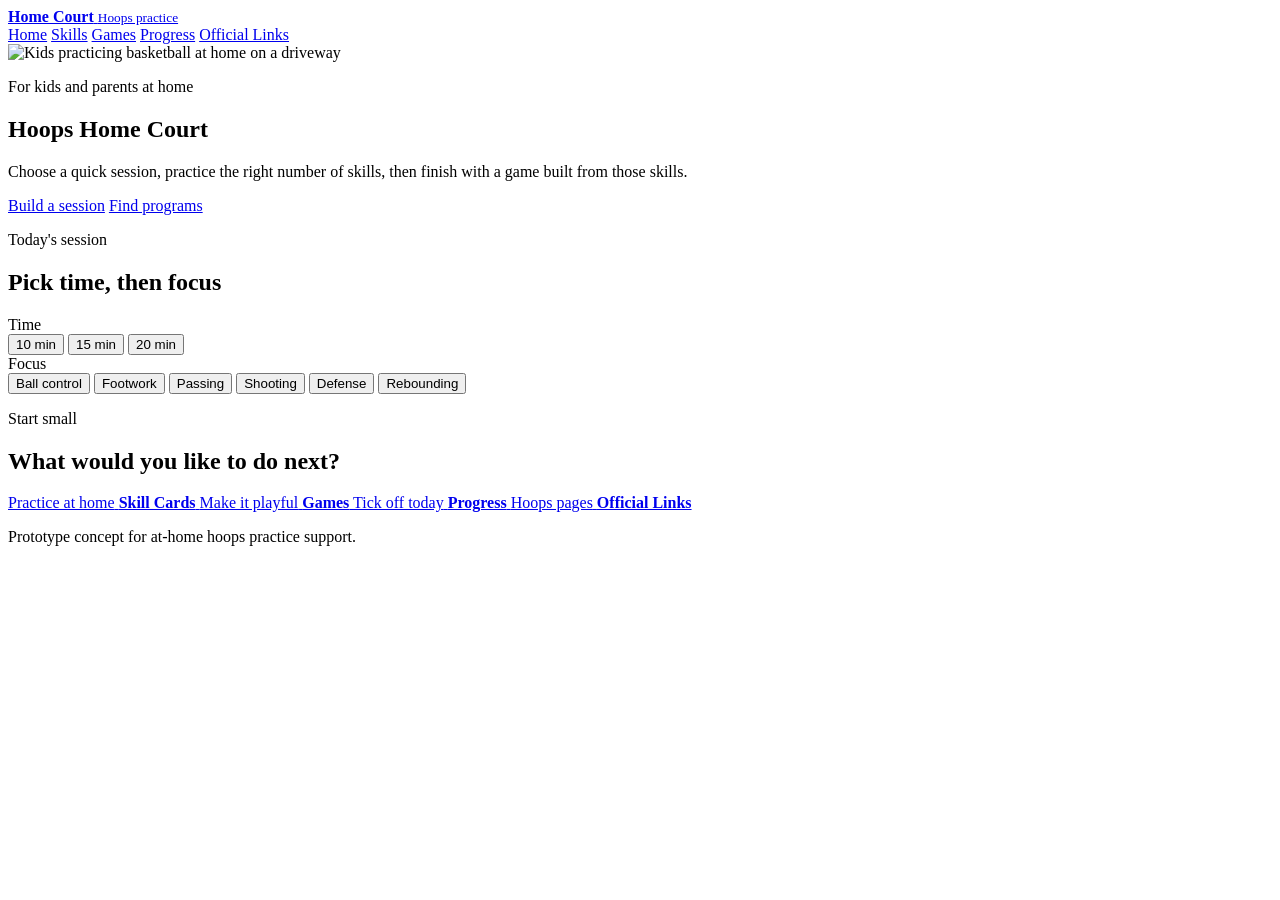
==== index.html @ 8b972eff "Remove Aussie from app wording" ====
<!doctype html>
<html lang="en-AU">
  <head>
    <meta charset="utf-8" />
    <meta name="viewport" content="width=device-width, initial-scale=1" />
    <meta name="theme-color" content="#176bb3" />
    <meta name="apple-mobile-web-app-capable" content="yes" />
    <meta name="apple-mobile-web-app-title" content="Home Court" />
    <title>Hoops Home Court</title>
    <link rel="manifest" href="manifest.webmanifest" />
    <link rel="icon" href="assets/app-icon.svg" type="image/svg+xml" />
    <link rel="apple-touch-icon" href="assets/app-icon-192.png" />
    <link rel="preconnect" href="https://fonts.googleapis.com" />
    <link rel="preconnect" href="https://fonts.gstatic.com" crossorigin />
    <link
      href="https://fonts.googleapis.com/css2?family=Atkinson+Hyperlegible:wght@400;700&family=Barlow+Condensed:wght@600;700&display=swap"
      rel="stylesheet"
    />
    <link rel="stylesheet" href="styles.css" />
  </head>
  <body>
    <header class="topbar" aria-label="Primary">
      <a class="brand" href="index.html" aria-label="Hoops Home Court">
        <span class="brand-mark" aria-hidden="true"></span>
        <span>
          <strong>Home Court</strong>
          <small>Hoops practice</small>
        </span>
      </a>
      <nav class="nav-links" aria-label="App pages">
        <a class="active" href="index.html">Home</a>
        <a href="skills.html">Skills</a>
        <a href="games.html">Games</a>
        <a href="progress.html">Progress</a>
        <a href="links.html">Official Links</a>
      </nav>
    </header>

    <main>
      <section class="hero" aria-labelledby="hero-title">
        <img src="assets/home-hoops-hero.png" alt="Kids practicing basketball at home on a driveway" />
        <div class="hero-shade"></div>
        <div class="hero-content">
          <p class="eyebrow">For kids and parents at home</p>
          <h1 id="hero-title">Hoops Home Court</h1>
          <p>
            Choose a quick session, practice the right number of skills, then finish with a game built
            from those skills.
          </p>
          <div class="hero-actions">
            <a class="button primary" href="#session-builder">Build a session</a>
            <a class="button secondary" href="links.html">Find programs</a>
          </div>
        </div>
      </section>

      <section class="quick-panel" id="session-builder" aria-labelledby="builder-title">
        <div>
          <p class="eyebrow">Today&apos;s session</p>
          <h2 id="builder-title">Pick time, then focus</h2>
        </div>
        <div class="session-picker">
          <div>
            <span class="control-label">Time</span>
            <div class="session-controls" role="group" aria-label="Session length">
              <button class="chip active" type="button" data-session="10">10 min</button>
              <button class="chip" type="button" data-session="15">15 min</button>
              <button class="chip" type="button" data-session="20">20 min</button>
            </div>
          </div>
          <div>
            <span class="control-label">Focus</span>
            <div class="session-controls" role="group" aria-label="Session focus">
              <button class="chip active" type="button" data-focus="ball">Ball control</button>
              <button class="chip" type="button" data-focus="footwork">Footwork</button>
              <button class="chip" type="button" data-focus="team">Passing</button>
              <button class="chip" type="button" data-focus="shooting">Shooting</button>
              <button class="chip" type="button" data-focus="defense">Defense</button>
              <button class="chip" type="button" data-focus="rebounding">Rebounding</button>
            </div>
          </div>
        </div>
        <div class="session-output" id="session-output" aria-live="polite"></div>
      </section>

      <section class="section home-links" aria-labelledby="start-title">
        <div class="section-copy compact">
          <p class="eyebrow">Start small</p>
          <h2 id="start-title">What would you like to do next?</h2>
        </div>
        <div class="link-grid">
          <a href="skills.html">
            <span>Practice at home</span>
            <strong>Skill Cards</strong>
          </a>
          <a href="games.html">
            <span>Make it playful</span>
            <strong>Games</strong>
          </a>
          <a href="progress.html">
            <span>Tick off today</span>
            <strong>Progress</strong>
          </a>
          <a href="links.html">
            <span>Hoops pages</span>
            <strong>Official Links</strong>
          </a>
        </div>
      </section>
    </main>

    <footer>
      <p>Prototype concept for at-home hoops practice support.</p>
    </footer>

    <script src="app.js"></script>
  </body>
</html>
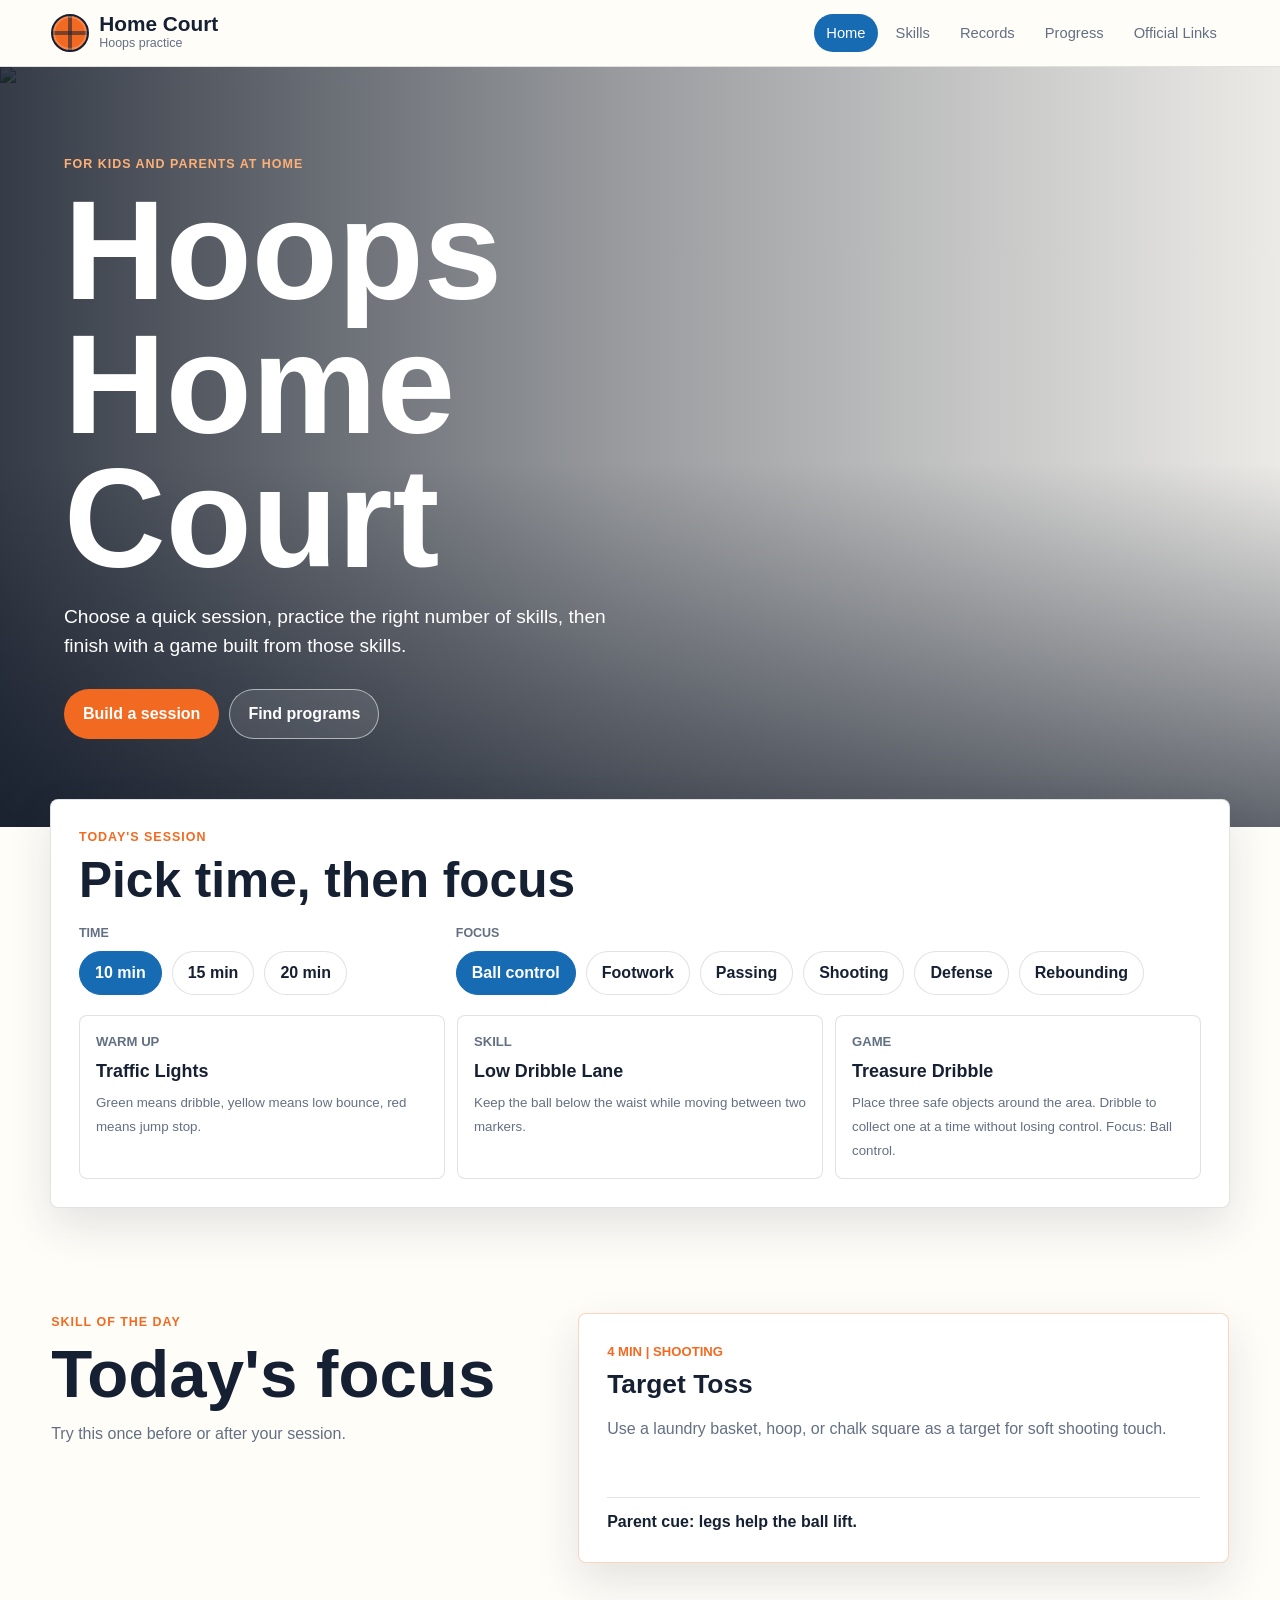
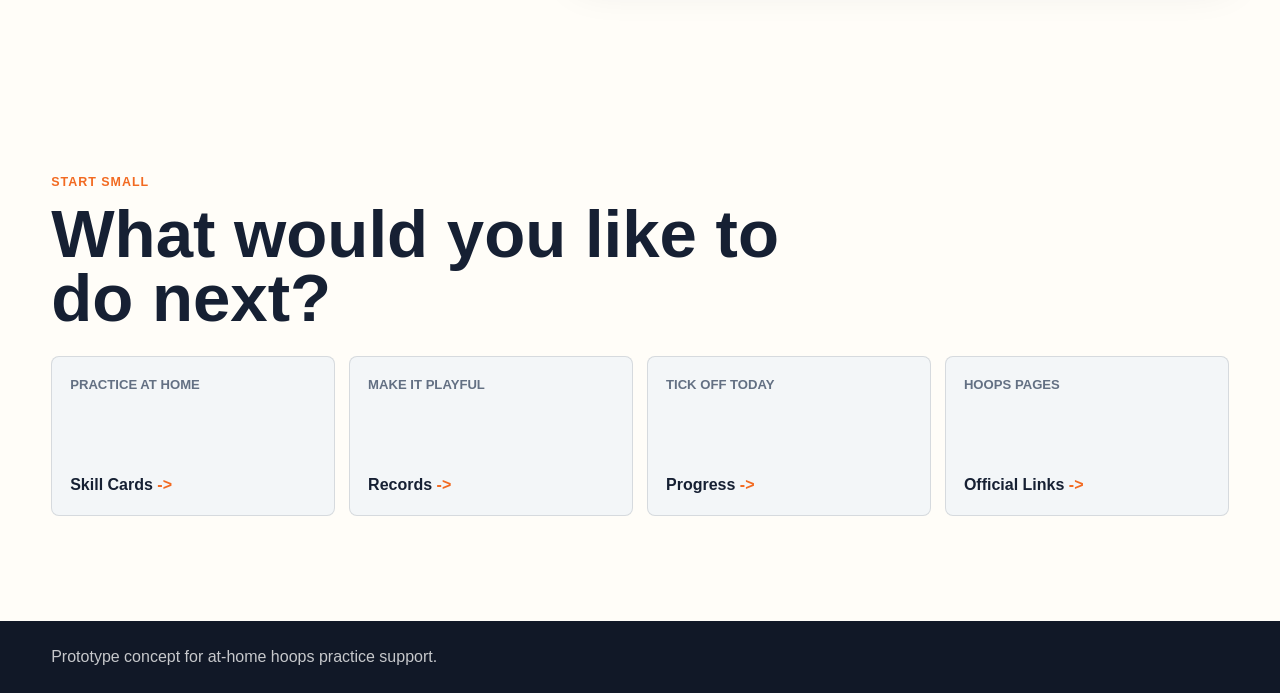
==== commit f19c10e3: "Add daily featured skill" ====
--- a/index.html
+++ b/index.html
@@ -30,7 +30,7 @@
       <nav class="nav-links" aria-label="App pages">
         <a class="active" href="index.html">Home</a>
         <a href="skills.html">Skills</a>
-        <a href="games.html">Games</a>
+        <a href="games.html">Records</a>
         <a href="progress.html">Progress</a>
         <a href="links.html">Official Links</a>
       </nav>
@@ -83,6 +83,22 @@
         <div class="session-output" id="session-output" aria-live="polite"></div>
       </section>
 
+      <section class="section daily-skill-section" aria-labelledby="daily-skill-title">
+        <div class="daily-skill-card" id="daily-skill-card">
+          <div class="section-copy">
+            <p class="eyebrow">Skill of the day</p>
+            <h2 id="daily-skill-title">Today&apos;s focus</h2>
+            <p>Try this once before or after your session.</p>
+          </div>
+          <article class="featured-skill" aria-live="polite">
+            <span id="daily-skill-tag">Loading</span>
+            <h3 id="daily-skill-name">Loading today&apos;s skill</h3>
+            <p id="daily-skill-body">A fresh skill appears here every day.</p>
+            <div class="cue" id="daily-skill-cue">Check back tomorrow for a new focus.</div>
+          </article>
+        </div>
+      </section>
+
       <section class="section home-links" aria-labelledby="start-title">
         <div class="section-copy compact">
           <p class="eyebrow">Start small</p>
@@ -95,7 +111,7 @@
           </a>
           <a href="games.html">
             <span>Make it playful</span>
-            <strong>Games</strong>
+            <strong>Records</strong>
           </a>
           <a href="progress.html">
             <span>Tick off today</span>
--- a/styles.css
+++ b/styles.css
@@ -0,0 +1,797 @@
+:root {
+  --ink: #162033;
+  --muted: #637083;
+  --paper: #fffdf8;
+  --cloud: #f3f6f8;
+  --orange: #f26a21;
+  --orange-dark: #b84311;
+  --blue: #176bb3;
+  --green: #1f8f68;
+  --line: rgba(22, 32, 51, 0.13);
+  --shadow: 0 18px 45px rgba(22, 32, 51, 0.12);
+}
+
+* {
+  box-sizing: border-box;
+}
+
+html {
+  scroll-behavior: smooth;
+}
+
+body {
+  margin: 0;
+  color: var(--ink);
+  background: var(--paper);
+  font-family: "Atkinson Hyperlegible", Arial, sans-serif;
+  line-height: 1.5;
+}
+
+a {
+  color: inherit;
+  text-decoration: none;
+}
+
+button,
+input {
+  font: inherit;
+}
+
+.topbar {
+  position: sticky;
+  top: 0;
+  z-index: 10;
+  display: flex;
+  align-items: center;
+  justify-content: space-between;
+  gap: 20px;
+  padding: 14px clamp(18px, 4vw, 56px);
+  background: rgba(255, 253, 248, 0.92);
+  border-bottom: 1px solid var(--line);
+  backdrop-filter: blur(14px);
+}
+
+.brand {
+  display: inline-flex;
+  align-items: center;
+  gap: 10px;
+  min-width: 190px;
+}
+
+.brand-mark {
+  width: 38px;
+  height: 38px;
+  border-radius: 50%;
+  background:
+    linear-gradient(90deg, transparent 44%, rgba(22, 32, 51, 0.55) 45% 55%, transparent 56%),
+    linear-gradient(0deg, transparent 44%, rgba(22, 32, 51, 0.55) 45% 55%, transparent 56%),
+    var(--orange);
+  border: 2px solid var(--ink);
+  box-shadow: inset 0 0 0 2px rgba(255, 255, 255, 0.2);
+}
+
+.brand strong,
+h1,
+h2,
+h3 {
+  font-family: "Barlow Condensed", Arial, sans-serif;
+  line-height: 0.95;
+  letter-spacing: 0;
+}
+
+.brand strong {
+  display: block;
+  font-size: 1.3rem;
+}
+
+.brand small {
+  display: block;
+  color: var(--muted);
+  font-size: 0.78rem;
+}
+
+.nav-links {
+  display: flex;
+  flex-wrap: wrap;
+  justify-content: flex-end;
+  gap: 6px;
+}
+
+.nav-links a {
+  min-height: 38px;
+  display: inline-flex;
+  align-items: center;
+  padding: 8px 12px;
+  border-radius: 999px;
+  color: var(--muted);
+  font-size: 0.92rem;
+}
+
+.nav-links a:hover,
+.nav-links a:focus-visible {
+  color: var(--ink);
+  background: var(--cloud);
+  outline: none;
+}
+
+.nav-links a.active {
+  color: white;
+  background: var(--blue);
+}
+
+.hero {
+  position: relative;
+  min-height: min(720px, 88vh);
+  display: flex;
+  align-items: flex-end;
+  overflow: hidden;
+  color: white;
+}
+
+.hero img {
+  position: absolute;
+  inset: 0;
+  width: 100%;
+  height: 100%;
+  object-fit: cover;
+}
+
+.hero-shade {
+  position: absolute;
+  inset: 0;
+  background:
+    linear-gradient(90deg, rgba(9, 17, 32, 0.82), rgba(9, 17, 32, 0.42) 48%, rgba(9, 17, 32, 0.08)),
+    linear-gradient(0deg, rgba(9, 17, 32, 0.62), transparent 48%);
+}
+
+.hero-content {
+  position: relative;
+  width: min(760px, 92vw);
+  padding: clamp(42px, 8vw, 88px) clamp(20px, 5vw, 64px);
+}
+
+.eyebrow {
+  margin: 0 0 10px;
+  color: var(--orange);
+  font-size: 0.78rem;
+  font-weight: 700;
+  letter-spacing: 0.08em;
+  text-transform: uppercase;
+}
+
+.hero .eyebrow {
+  color: #ffb077;
+}
+
+h1 {
+  margin: 0;
+  max-width: 680px;
+  font-size: clamp(4.5rem, 12vw, 8.8rem);
+}
+
+h2 {
+  margin: 0;
+  font-size: clamp(2.5rem, 6vw, 4.2rem);
+}
+
+h3 {
+  margin: 0 0 10px;
+  font-size: 1.65rem;
+}
+
+.hero p:not(.eyebrow) {
+  max-width: 560px;
+  margin: 18px 0 0;
+  font-size: clamp(1rem, 2vw, 1.2rem);
+}
+
+.page-hero {
+  padding: clamp(54px, 8vw, 92px) clamp(18px, 4vw, 56px) clamp(36px, 6vw, 68px);
+  background:
+    linear-gradient(90deg, rgba(22, 107, 179, 0.12), transparent),
+    var(--paper);
+  border-bottom: 1px solid var(--line);
+}
+
+.page-hero h1 {
+  font-size: clamp(4rem, 10vw, 7.2rem);
+}
+
+.page-hero p:not(.eyebrow) {
+  max-width: 660px;
+  margin: 18px 0 0;
+  color: var(--muted);
+  font-size: 1.1rem;
+}
+
+.page-section {
+  padding-top: clamp(42px, 7vw, 78px);
+}
+
+.hero-actions,
+.filter-row,
+.session-controls {
+  display: flex;
+  flex-wrap: wrap;
+  gap: 10px;
+}
+
+.hero-actions {
+  margin-top: 28px;
+}
+
+.button,
+.chip,
+.pill {
+  min-height: 44px;
+  border: 1px solid transparent;
+  border-radius: 999px;
+  cursor: pointer;
+  font-weight: 700;
+}
+
+.button {
+  display: inline-flex;
+  align-items: center;
+  justify-content: center;
+  padding: 12px 18px;
+}
+
+.button.primary {
+  background: var(--orange);
+  color: white;
+}
+
+.button.secondary {
+  color: white;
+  border-color: rgba(255, 255, 255, 0.56);
+  background: rgba(255, 255, 255, 0.1);
+}
+
+.quick-panel {
+  width: min(1180px, calc(100% - 36px));
+  margin: -28px auto 0;
+  position: relative;
+  z-index: 2;
+  display: grid;
+  grid-template-columns: 1fr auto;
+  gap: 20px;
+  padding: clamp(18px, 3vw, 28px);
+  background: white;
+  border: 1px solid var(--line);
+  border-radius: 8px;
+  box-shadow: var(--shadow);
+}
+
+.quick-panel h2 {
+  font-size: clamp(2.2rem, 4vw, 3.1rem);
+}
+
+.session-picker {
+  grid-column: 1 / -1;
+  display: grid;
+  grid-template-columns: 0.65fr 1.35fr;
+  gap: 18px;
+}
+
+.control-label {
+  display: block;
+  margin-bottom: 8px;
+  color: var(--muted);
+  font-size: 0.78rem;
+  font-weight: 700;
+  text-transform: uppercase;
+}
+
+.chip,
+.pill {
+  padding: 9px 15px;
+  background: white;
+  color: var(--ink);
+  border-color: var(--line);
+}
+
+.chip.active,
+.pill.active {
+  background: var(--blue);
+  color: white;
+  border-color: var(--blue);
+}
+
+.session-output {
+  grid-column: 1 / -1;
+  display: grid;
+  grid-template-columns: repeat(auto-fit, minmax(190px, 1fr));
+  gap: 12px;
+}
+
+.session-output div,
+.skill-card,
+.game-board article,
+.tracker,
+.link-grid a {
+  border: 1px solid var(--line);
+  border-radius: 8px;
+  background: white;
+}
+
+.home-links .link-grid a {
+  background: var(--cloud);
+}
+
+.daily-skill-section {
+  padding-bottom: 0;
+}
+
+.daily-skill-card {
+  display: grid;
+  grid-template-columns: minmax(240px, 0.85fr) minmax(280px, 1.15fr);
+  gap: clamp(22px, 4vw, 46px);
+  align-items: stretch;
+  width: min(1180px, 100%);
+  margin: 0 auto;
+}
+
+.featured-skill {
+  min-height: 250px;
+  display: flex;
+  flex-direction: column;
+  gap: 10px;
+  padding: clamp(20px, 3vw, 28px);
+  border: 1px solid rgba(242, 106, 33, 0.28);
+  border-radius: 8px;
+  background: white;
+  box-shadow: var(--shadow);
+}
+
+.featured-skill span {
+  display: block;
+  color: var(--orange);
+  font-size: 0.82rem;
+  font-weight: 700;
+  text-transform: uppercase;
+}
+
+.featured-skill p {
+  margin: 0;
+  color: var(--muted);
+}
+
+.official-heading {
+  color: white;
+  background:
+    linear-gradient(90deg, rgba(242, 106, 33, 0.2), transparent),
+    var(--ink);
+}
+
+.official-heading p:not(.eyebrow) {
+  color: rgba(255, 255, 255, 0.75);
+}
+
+.session-output div {
+  min-height: 146px;
+  padding: 16px;
+}
+
+.step-label,
+.skill-card span,
+.link-grid span {
+  display: block;
+  color: var(--muted);
+  font-size: 0.82rem;
+  font-weight: 700;
+  text-transform: uppercase;
+}
+
+.session-output strong {
+  display: block;
+  margin: 7px 0 5px;
+  font-size: 1.12rem;
+}
+
+.session-output small {
+  color: var(--muted);
+}
+
+.section {
+  padding: clamp(62px, 9vw, 105px) clamp(18px, 4vw, 56px);
+}
+
+.split {
+  display: grid;
+  grid-template-columns: minmax(230px, 0.9fr) minmax(0, 1.6fr);
+  gap: clamp(28px, 5vw, 58px);
+  align-items: start;
+}
+
+.section-copy {
+  max-width: 520px;
+}
+
+.section-copy p:not(.eyebrow),
+.progress-copy p,
+footer p {
+  color: var(--muted);
+}
+
+.filter-row {
+  margin-top: 24px;
+}
+
+.card-grid {
+  display: grid;
+  grid-template-columns: repeat(2, minmax(0, 1fr));
+  gap: 14px;
+}
+
+.skill-card {
+  min-height: 238px;
+  display: flex;
+  flex-direction: column;
+  gap: 10px;
+  padding: 20px;
+  box-shadow: 0 10px 30px rgba(22, 32, 51, 0.07);
+}
+
+.skill-card p {
+  margin: 0;
+  color: var(--muted);
+}
+
+.cue {
+  margin-top: auto;
+  padding-top: 12px;
+  border-top: 1px solid var(--line);
+  color: var(--ink);
+  font-weight: 700;
+}
+
+.game-tags {
+  margin-top: auto;
+  padding-top: 14px;
+  color: var(--blue);
+  font-size: 0.82rem;
+  font-weight: 700;
+  text-transform: uppercase;
+}
+
+.score-form {
+  display: grid;
+  gap: 10px;
+  margin-top: 16px;
+  padding-top: 14px;
+  border-top: 1px solid var(--line);
+}
+
+.score-form label {
+  display: grid;
+  gap: 8px;
+  color: var(--muted);
+  font-size: 0.88rem;
+  font-weight: 700;
+}
+
+.score-form input {
+  width: 100%;
+  min-height: 42px;
+  padding: 9px 11px;
+  border: 1px solid var(--line);
+  border-radius: 8px;
+  color: var(--ink);
+  background: white;
+}
+
+.score-button {
+  width: fit-content;
+  min-height: 40px;
+  padding-block: 9px;
+  background: var(--blue);
+  color: white;
+}
+
+.top-scores {
+  margin-top: 14px;
+}
+
+.top-scores > strong {
+  display: block;
+  margin-bottom: 6px;
+  font-size: 0.86rem;
+}
+
+.top-scores ol {
+  display: grid;
+  gap: 6px;
+  margin: 0;
+  padding: 0;
+  list-style: none;
+}
+
+.top-scores li {
+  display: grid;
+  grid-template-columns: auto 1fr auto;
+  gap: 8px;
+  align-items: center;
+  min-height: 30px;
+  padding: 5px 8px;
+  border-radius: 8px;
+  background: rgba(255, 255, 255, 0.72);
+  color: var(--muted);
+  font-size: 0.86rem;
+}
+
+.top-scores li strong {
+  color: var(--ink);
+}
+
+.activity-band {
+  background: #edf7f4;
+}
+
+.compact {
+  max-width: 760px;
+  margin-bottom: 26px;
+}
+
+.game-board {
+  display: grid;
+  grid-template-columns: repeat(4, minmax(0, 1fr));
+  gap: 14px;
+}
+
+.game-board article {
+  min-height: 245px;
+  display: flex;
+  flex-direction: column;
+  padding: 20px;
+  background: var(--paper);
+}
+
+.number {
+  display: inline-flex;
+  align-items: center;
+  justify-content: center;
+  width: 42px;
+  height: 42px;
+  margin-bottom: 24px;
+  border-radius: 50%;
+  background: var(--green);
+  color: white;
+  font-weight: 700;
+}
+
+.progress-section {
+  display: grid;
+  grid-template-columns: minmax(240px, 0.9fr) minmax(280px, 1.1fr);
+  gap: clamp(28px, 5vw, 64px);
+  align-items: start;
+}
+
+.tracker {
+  display: grid;
+  gap: 14px;
+  padding: clamp(18px, 3vw, 26px);
+  box-shadow: var(--shadow);
+}
+
+.tracker label {
+  display: flex;
+  align-items: center;
+  gap: 10px;
+  min-height: 38px;
+  font-weight: 700;
+}
+
+.tracker input {
+  width: 22px;
+  height: 22px;
+  accent-color: var(--green);
+}
+
+.meter {
+  height: 14px;
+  border-radius: 999px;
+  background: var(--cloud);
+  overflow: hidden;
+}
+
+.meter span {
+  display: block;
+  width: 0%;
+  height: 100%;
+  background: linear-gradient(90deg, var(--green), var(--orange));
+  transition: width 180ms ease;
+}
+
+.reset {
+  width: fit-content;
+  background: var(--cloud);
+  color: var(--ink);
+}
+
+.streak-summary {
+  display: grid;
+  grid-template-columns: repeat(3, minmax(0, 1fr));
+  gap: 10px;
+  margin-top: 24px;
+}
+
+.streak-summary div {
+  min-height: 112px;
+  padding: 16px;
+  border: 1px solid var(--line);
+  border-radius: 8px;
+  background: white;
+}
+
+.streak-summary span,
+.badge-card span {
+  display: block;
+  color: var(--muted);
+  font-size: 0.78rem;
+  font-weight: 700;
+  text-transform: uppercase;
+}
+
+.streak-summary strong {
+  display: block;
+  margin-top: 8px;
+  font-family: "Barlow Condensed", Arial, sans-serif;
+  font-size: clamp(2rem, 5vw, 3rem);
+  line-height: 0.95;
+}
+
+.badge-section {
+  padding-top: 0;
+}
+
+.badge-grid {
+  display: grid;
+  grid-template-columns: repeat(6, minmax(0, 1fr));
+  gap: 14px;
+}
+
+.badge-card {
+  min-height: 154px;
+  display: flex;
+  flex-direction: column;
+  justify-content: space-between;
+  padding: 18px;
+  border: 1px solid var(--line);
+  border-radius: 8px;
+  background: white;
+  color: var(--muted);
+}
+
+.badge-card strong {
+  color: var(--ink);
+  font-family: "Barlow Condensed", Arial, sans-serif;
+  font-size: 4rem;
+  line-height: 0.9;
+}
+
+.badge-card.unlocked {
+  color: var(--ink);
+  border-color: rgba(31, 143, 104, 0.42);
+  background: #edf7f4;
+  box-shadow: 0 10px 30px rgba(31, 143, 104, 0.12);
+}
+
+.badge-card.unlocked span {
+  color: var(--green);
+}
+
+.official {
+  background: var(--ink);
+  color: white;
+}
+
+.official .section-copy p:not(.eyebrow) {
+  color: rgba(255, 255, 255, 0.72);
+}
+
+.link-grid {
+  display: grid;
+  grid-template-columns: repeat(4, minmax(0, 1fr));
+  gap: 14px;
+}
+
+.link-grid a {
+  min-height: 160px;
+  display: flex;
+  flex-direction: column;
+  justify-content: space-between;
+  padding: 18px;
+  color: var(--ink);
+  transition: transform 160ms ease, border-color 160ms ease;
+}
+
+.link-grid a:hover,
+.link-grid a:focus-visible {
+  transform: translateY(-3px);
+  border-color: var(--orange);
+  outline: none;
+}
+
+.link-grid strong::after {
+  content: " ->";
+  color: var(--orange);
+}
+
+footer {
+  padding: 24px clamp(18px, 4vw, 56px);
+  background: #111827;
+  color: white;
+}
+
+footer p {
+  margin: 0;
+  max-width: 760px;
+  color: rgba(255, 255, 255, 0.76);
+}
+
+@media (max-width: 920px) {
+  .topbar,
+  .split,
+  .progress-section,
+  .daily-skill-card,
+  .session-picker,
+  .quick-panel {
+    grid-template-columns: 1fr;
+  }
+
+  .topbar {
+    align-items: flex-start;
+  }
+
+  .nav-links {
+    justify-content: flex-start;
+  }
+
+  .session-output,
+  .game-board,
+  .link-grid,
+  .badge-grid {
+    grid-template-columns: repeat(2, minmax(0, 1fr));
+  }
+
+  .streak-summary {
+    grid-template-columns: 1fr;
+  }
+}
+
+@media (max-width: 620px) {
+  .topbar {
+    position: static;
+  }
+
+  .brand {
+    min-width: 0;
+  }
+
+  .nav-links a {
+    padding-inline: 9px;
+  }
+
+  .hero {
+    min-height: 720px;
+  }
+
+  .hero-shade {
+    background:
+      linear-gradient(0deg, rgba(9, 17, 32, 0.8), rgba(9, 17, 32, 0.24)),
+      linear-gradient(90deg, rgba(9, 17, 32, 0.66), transparent);
+  }
+
+  h1 {
+    font-size: 4.1rem;
+  }
+
+  .card-grid,
+  .session-output,
+  .game-board,
+  .link-grid,
+  .badge-grid {
+    grid-template-columns: 1fr;
+  }
+}
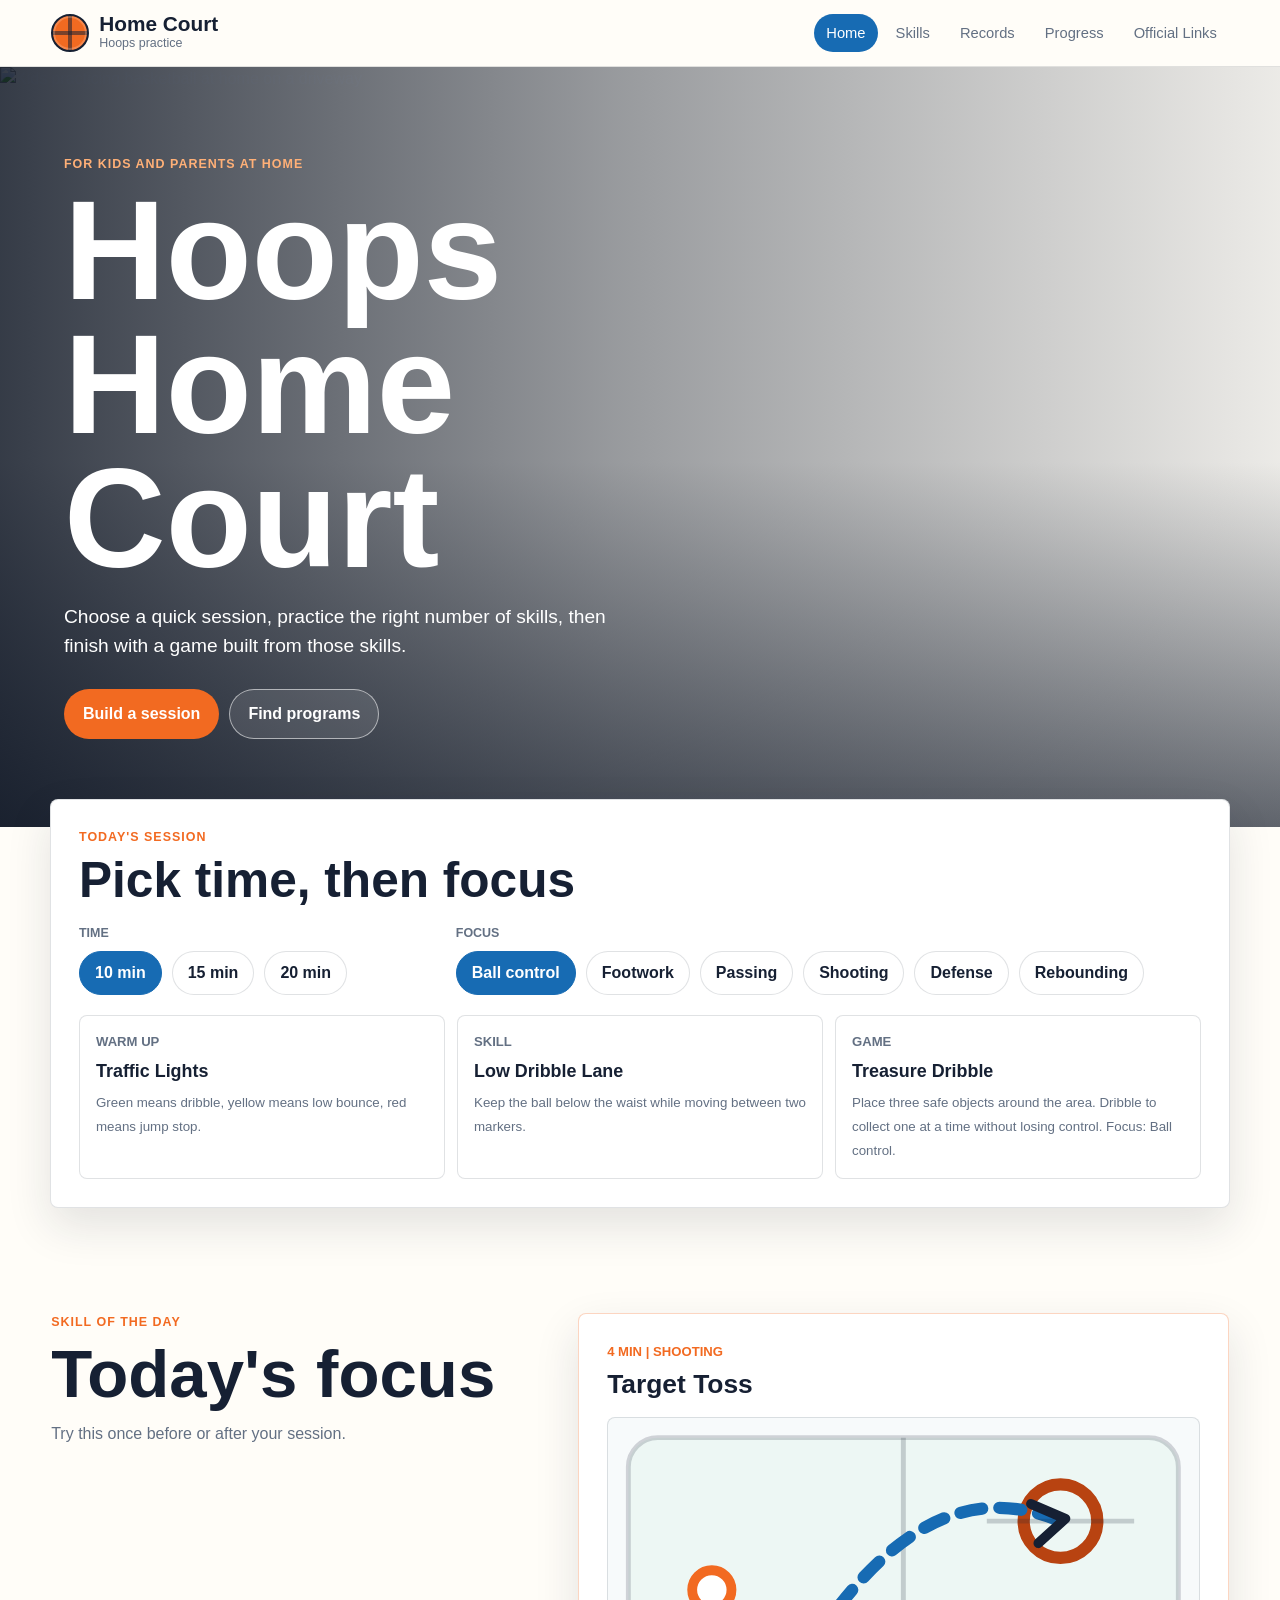
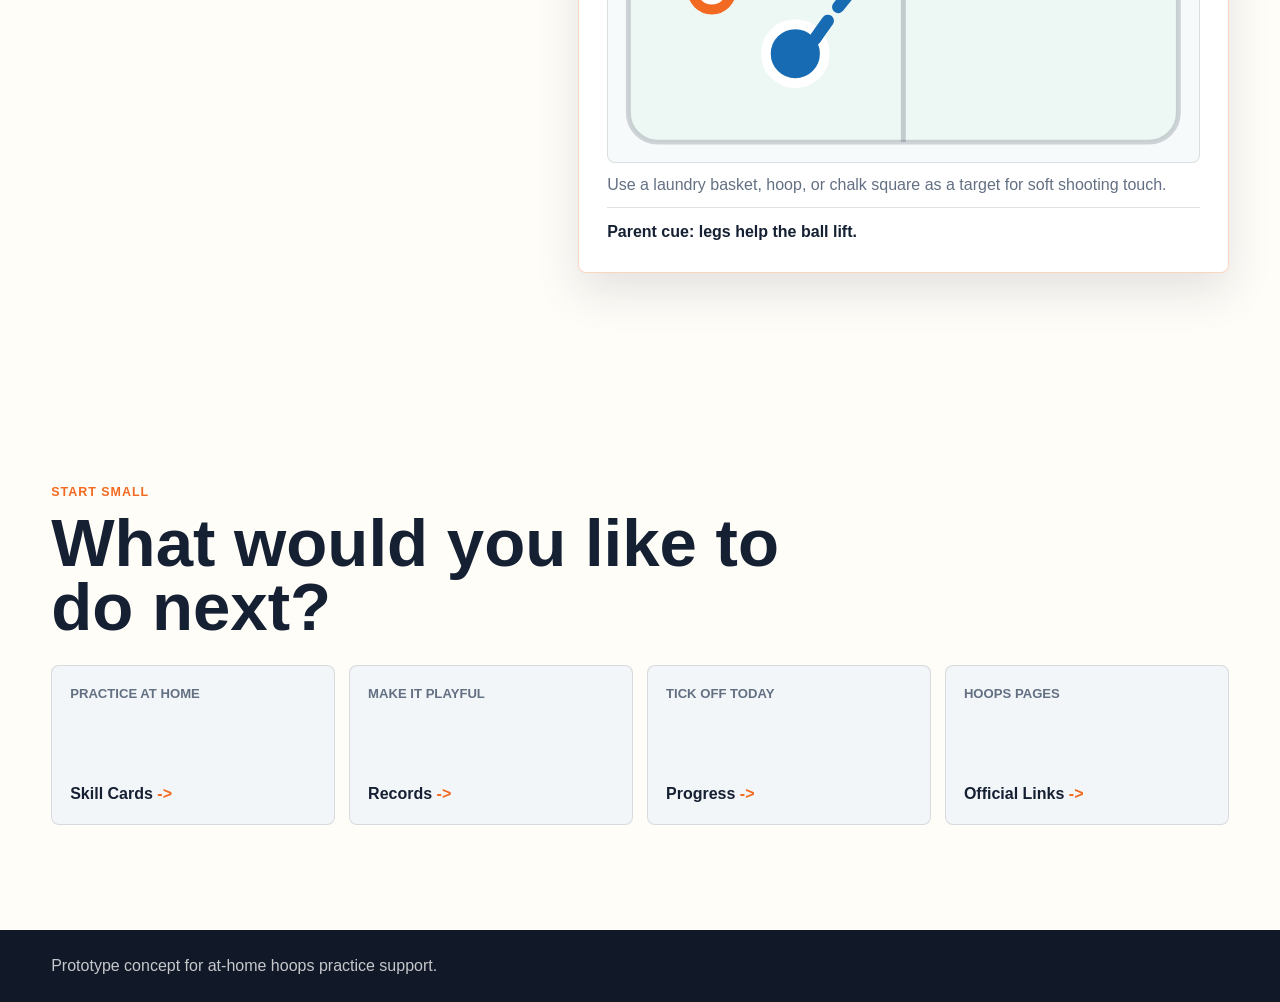
==== commit 15b64e31: "Add diagrams to skill cards" ====
--- a/index.html
+++ b/index.html
@@ -93,6 +93,7 @@
           <article class="featured-skill" aria-live="polite">
             <span id="daily-skill-tag">Loading</span>
             <h3 id="daily-skill-name">Loading today&apos;s skill</h3>
+            <div class="skill-diagram" id="daily-skill-diagram" aria-hidden="true"></div>
             <p id="daily-skill-body">A fresh skill appears here every day.</p>
             <div class="cue" id="daily-skill-cue">Check back tomorrow for a new focus.</div>
           </article>
--- a/styles.css
+++ b/styles.css
@@ -357,6 +357,80 @@
   color: var(--muted);
 }
 
+.skill-diagram {
+  width: 100%;
+  aspect-ratio: 12 / 7;
+  overflow: hidden;
+  border: 1px solid var(--line);
+  border-radius: 8px;
+  background: #f7fafb;
+}
+
+.skill-diagram svg {
+  display: block;
+  width: 100%;
+  height: 100%;
+}
+
+.skill-diagram rect {
+  fill: #edf7f4;
+  stroke: rgba(22, 32, 51, 0.18);
+  stroke-width: 2;
+}
+
+.skill-diagram .court-line {
+  fill: none;
+  stroke: rgba(22, 32, 51, 0.2);
+  stroke-width: 2;
+}
+
+.skill-diagram .move-line,
+.skill-diagram .pass-line {
+  fill: none;
+  stroke-linecap: round;
+  stroke-linejoin: round;
+  stroke-width: 5;
+}
+
+.skill-diagram .move-line {
+  stroke: var(--orange);
+}
+
+.skill-diagram .pass-line {
+  stroke: var(--blue);
+  stroke-dasharray: 9 7;
+}
+
+.skill-diagram .arrow {
+  fill: none;
+  stroke: var(--ink);
+  stroke-linecap: round;
+  stroke-linejoin: round;
+  stroke-width: 4;
+}
+
+.skill-diagram .marker {
+  fill: white;
+  stroke: var(--green);
+  stroke-width: 4;
+}
+
+.skill-diagram .marker.start {
+  stroke: var(--orange);
+}
+
+.skill-diagram .player {
+  fill: var(--blue);
+  stroke: white;
+  stroke-width: 4;
+}
+
+.skill-diagram .hoop {
+  fill: none;
+  stroke: var(--orange-dark);
+  stroke-width: 5;
+}
+
 .official-heading {
   color: white;
   background:
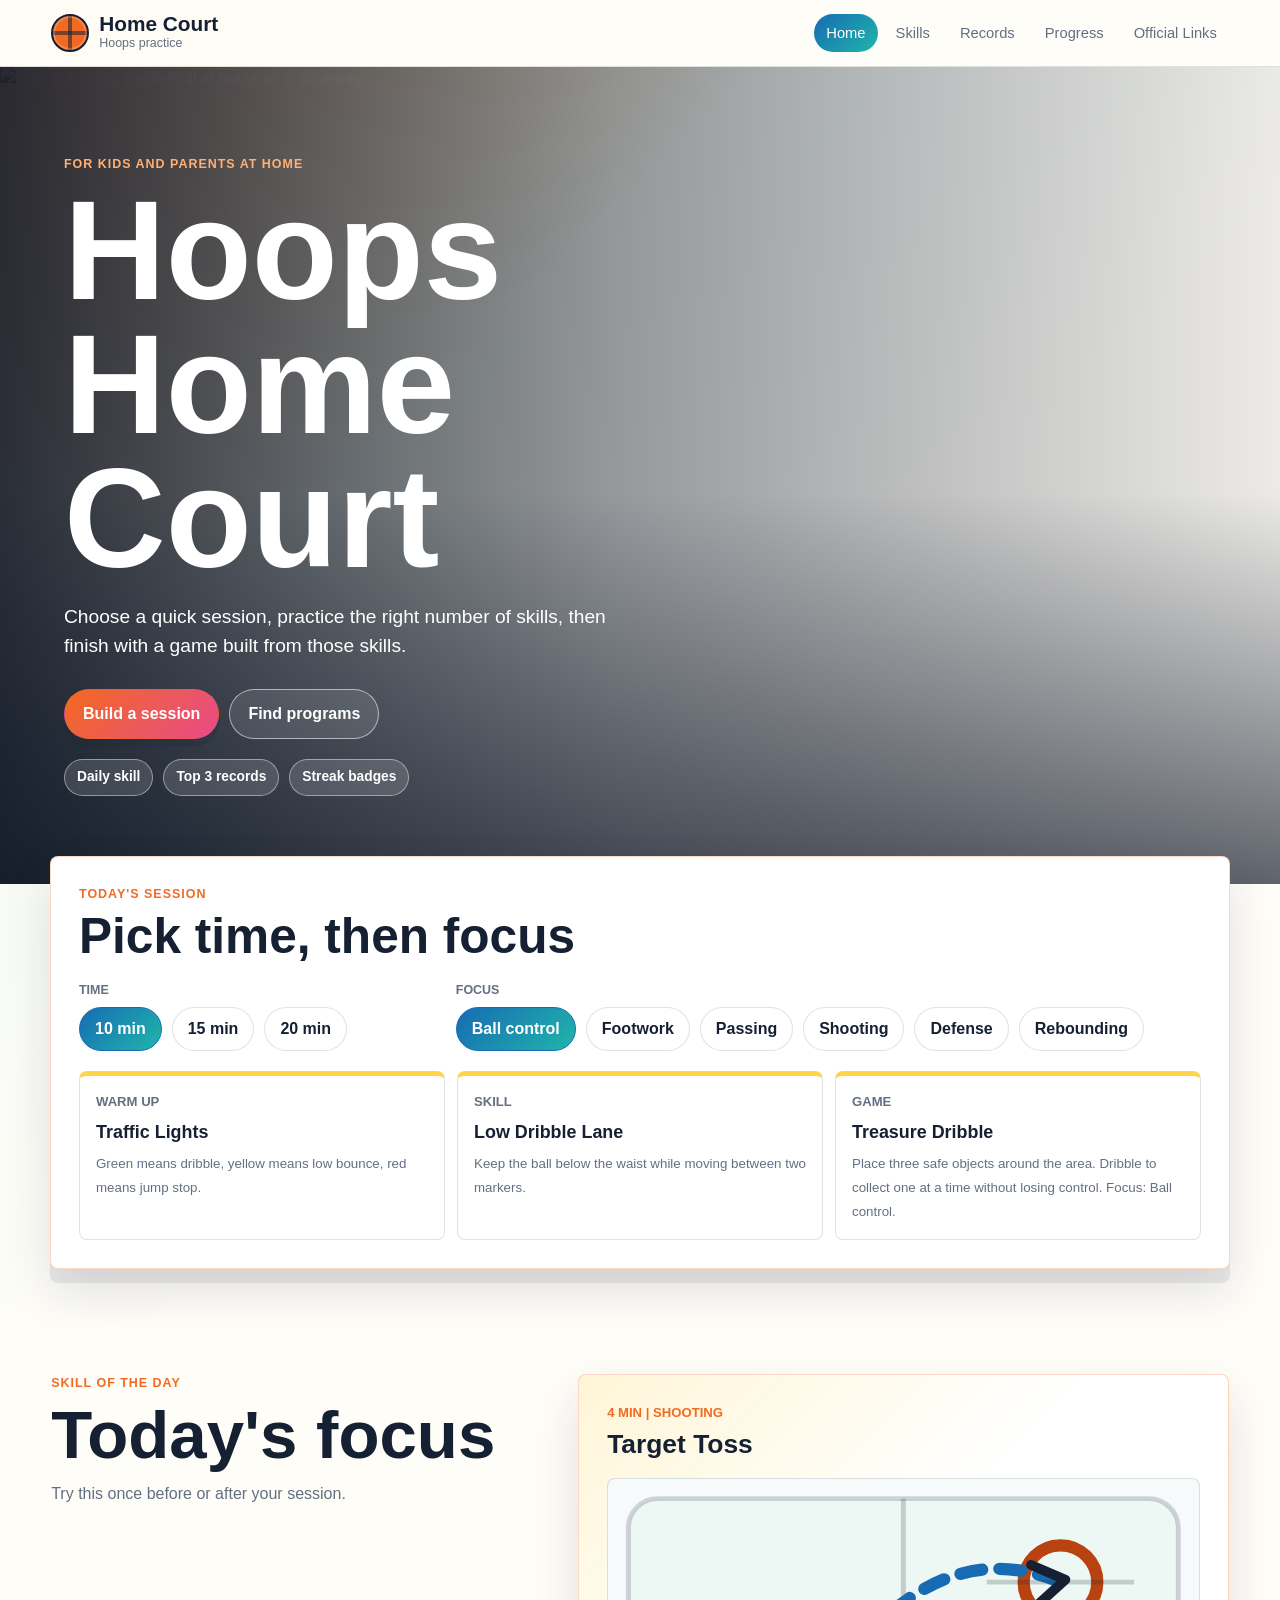
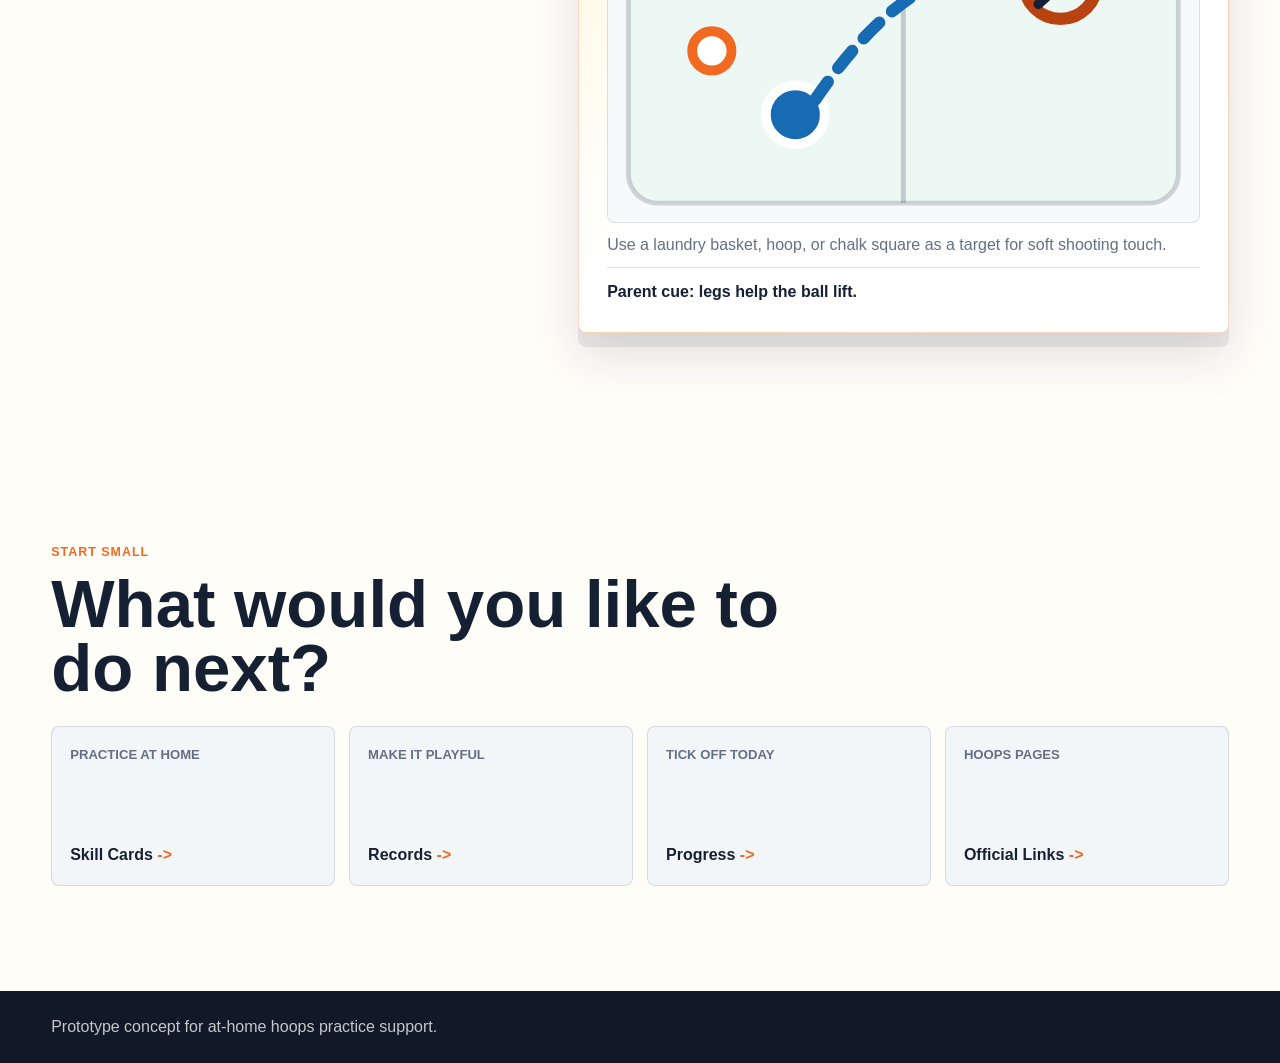
==== commit 8e9b0e0d: "Make site more playful" ====
--- a/index.html
+++ b/index.html
@@ -50,6 +50,11 @@
           <div class="hero-actions">
             <a class="button primary" href="#session-builder">Build a session</a>
             <a class="button secondary" href="links.html">Find programs</a>
+          </div>
+          <div class="hero-badges" aria-label="App highlights">
+            <span>Daily skill</span>
+            <span>Top 3 records</span>
+            <span>Streak badges</span>
           </div>
         </div>
       </section>
--- a/styles.css
+++ b/styles.css
@@ -7,8 +7,12 @@
   --orange-dark: #b84311;
   --blue: #176bb3;
   --green: #1f8f68;
+  --sun: #ffd449;
+  --pink: #e84a8a;
+  --teal: #20b6aa;
   --line: rgba(22, 32, 51, 0.13);
   --shadow: 0 18px 45px rgba(22, 32, 51, 0.12);
+  --fun-shadow: 0 14px 0 rgba(22, 32, 51, 0.08), 0 22px 48px rgba(22, 32, 51, 0.13);
 }
 
 * {
@@ -22,7 +26,10 @@
 body {
   margin: 0;
   color: var(--ink);
-  background: var(--paper);
+  background:
+    radial-gradient(circle at top left, rgba(255, 212, 73, 0.2), transparent 28%),
+    linear-gradient(135deg, rgba(32, 182, 170, 0.08), transparent 38%),
+    var(--paper);
   font-family: "Atkinson Hyperlegible", Arial, sans-serif;
   line-height: 1.5;
 }
@@ -719,9 +726,138 @@
   padding-top: 0;
 }
 
+.calendar-section {
+  padding-top: 0;
+}
+
+.calendar-header {
+  display: flex;
+  align-items: end;
+  justify-content: space-between;
+  gap: 20px;
+  margin-bottom: 18px;
+}
+
+.calendar-controls {
+  display: flex;
+  align-items: center;
+  justify-content: flex-end;
+  gap: 10px;
+  flex-wrap: wrap;
+}
+
+.calendar-controls > strong {
+  min-width: 170px;
+  text-align: center;
+  font-family: "Barlow Condensed", Arial, sans-serif;
+  font-size: 1.7rem;
+  line-height: 1;
+}
+
+.calendar-grid {
+  display: grid;
+  grid-template-columns: repeat(7, minmax(0, 1fr));
+  gap: 8px;
+}
+
+.calendar-weekday {
+  color: var(--muted);
+  font-size: 0.78rem;
+  font-weight: 700;
+  text-align: center;
+  text-transform: uppercase;
+}
+
+.calendar-day {
+  min-height: 86px;
+  display: flex;
+  flex-direction: column;
+  justify-content: space-between;
+  padding: 10px;
+  border: 1px solid var(--line);
+  border-radius: 8px;
+  background: white;
+}
+
+.calendar-day.empty {
+  visibility: hidden;
+}
+
+.calendar-day strong {
+  font-size: 1rem;
+}
+
+.calendar-day span {
+  min-height: 18px;
+  color: var(--muted);
+  font-size: 0.78rem;
+  font-weight: 700;
+}
+
+.calendar-day.started {
+  border-color: rgba(242, 106, 33, 0.38);
+  background: #fff7f1;
+}
+
+.calendar-day.complete {
+  border-color: rgba(31, 143, 104, 0.45);
+  background: #edf7f4;
+}
+
+.calendar-day.milestone {
+  border-color: rgba(242, 106, 33, 0.62);
+  background: #fff7d7;
+  box-shadow: 0 10px 24px rgba(242, 106, 33, 0.16);
+}
+
+.calendar-day.complete span {
+  color: var(--green);
+}
+
+.basketball-stamp,
+.goal-stamp {
+  display: inline-block;
+  width: 22px;
+  height: 22px;
+  border: 2px solid var(--ink);
+  border-radius: 50%;
+  background:
+    linear-gradient(90deg, transparent 43%, rgba(22, 32, 51, 0.72) 44% 56%, transparent 57%),
+    linear-gradient(0deg, transparent 43%, rgba(22, 32, 51, 0.72) 44% 56%, transparent 57%),
+    var(--orange);
+  box-shadow: inset 0 0 0 2px rgba(255, 255, 255, 0.18);
+  vertical-align: middle;
+}
+
+.goal-stamp {
+  position: relative;
+  width: 28px;
+  height: 28px;
+  border-color: var(--orange-dark);
+  box-shadow:
+    0 0 0 4px rgba(242, 106, 33, 0.16),
+    inset 0 0 0 2px rgba(255, 255, 255, 0.22);
+}
+
+.goal-stamp::after {
+  content: "";
+  position: absolute;
+  right: -5px;
+  top: -7px;
+  width: 13px;
+  height: 13px;
+  background: var(--green);
+  clip-path: polygon(50% 0%, 61% 35%, 98% 35%, 68% 55%, 79% 91%, 50% 68%, 21% 91%, 32% 55%, 2% 35%, 39% 35%);
+}
+
+.calendar-day.today {
+  outline: 3px solid rgba(23, 107, 179, 0.24);
+  outline-offset: 2px;
+}
+
 .badge-grid {
   display: grid;
-  grid-template-columns: repeat(6, minmax(0, 1fr));
+  grid-template-columns: repeat(auto-fit, minmax(140px, 1fr));
   gap: 14px;
 }
 
@@ -802,6 +938,155 @@
   margin: 0;
   max-width: 760px;
   color: rgba(255, 255, 255, 0.76);
+}
+
+.brand-mark {
+  transition: transform 180ms ease;
+}
+
+.brand:hover .brand-mark,
+.brand:focus-visible .brand-mark {
+  transform: rotate(-10deg) scale(1.06);
+}
+
+.nav-links a.active,
+.chip.active,
+.pill.active {
+  background: linear-gradient(135deg, var(--blue), var(--teal));
+}
+
+.hero-shade {
+  background:
+    linear-gradient(90deg, rgba(9, 17, 32, 0.86), rgba(9, 17, 32, 0.42) 48%, rgba(9, 17, 32, 0.08)),
+    linear-gradient(0deg, rgba(9, 17, 32, 0.62), transparent 48%),
+    linear-gradient(135deg, rgba(242, 106, 33, 0.38), transparent 36%);
+}
+
+.hero-badges {
+  display: flex;
+  flex-wrap: wrap;
+  gap: 10px;
+  margin-top: 20px;
+}
+
+.hero-badges span {
+  display: inline-flex;
+  min-height: 34px;
+  align-items: center;
+  padding: 7px 12px;
+  border: 1px solid rgba(255, 255, 255, 0.44);
+  border-radius: 999px;
+  background: rgba(255, 255, 255, 0.14);
+  color: white;
+  font-size: 0.86rem;
+  font-weight: 700;
+  backdrop-filter: blur(10px);
+}
+
+.button,
+.chip,
+.pill,
+.link-grid a,
+.skill-card,
+.game-board article,
+.featured-skill,
+.tracker,
+.badge-card {
+  transition: transform 160ms ease, box-shadow 160ms ease, border-color 160ms ease;
+}
+
+.button:hover,
+.chip:hover,
+.pill:hover,
+.link-grid a:hover,
+.skill-card:hover,
+.game-board article:hover,
+.featured-skill:hover,
+.badge-card:hover {
+  transform: translateY(-3px);
+}
+
+.button.primary {
+  background: linear-gradient(135deg, var(--orange), var(--pink));
+  box-shadow: 0 8px 0 rgba(22, 32, 51, 0.18);
+}
+
+.quick-panel,
+.featured-skill {
+  border-color: rgba(242, 106, 33, 0.26);
+  box-shadow: var(--fun-shadow);
+}
+
+.featured-skill,
+.badge-card.unlocked {
+  background:
+    linear-gradient(135deg, rgba(255, 212, 73, 0.22), transparent 42%),
+    white;
+}
+
+.session-output div,
+.skill-card,
+.game-board article {
+  border-top-width: 5px;
+}
+
+.session-output div {
+  border-top-color: var(--sun);
+}
+
+.skill-card {
+  border-top-color: var(--teal);
+}
+
+.game-board article {
+  border-top-color: var(--orange);
+}
+
+.number {
+  background: linear-gradient(135deg, var(--green), var(--teal));
+}
+
+.meter span {
+  background: linear-gradient(90deg, var(--green), var(--sun), var(--orange));
+}
+
+.link-grid a:hover,
+.link-grid a:focus-visible {
+  box-shadow: var(--shadow);
+}
+
+.fun-toast {
+  position: fixed;
+  left: 50%;
+  bottom: 24px;
+  z-index: 50;
+  max-width: min(420px, calc(100% - 32px));
+  padding: 14px 18px;
+  border: 2px solid rgba(255, 255, 255, 0.65);
+  border-radius: 999px;
+  background: linear-gradient(135deg, var(--ink), var(--blue));
+  color: white;
+  box-shadow: var(--shadow);
+  font-weight: 700;
+  opacity: 0;
+  transform: translate(-50%, 16px) scale(0.96);
+  transition: opacity 180ms ease, transform 180ms ease;
+  pointer-events: none;
+}
+
+.fun-toast.show {
+  opacity: 1;
+  transform: translate(-50%, 0) scale(1);
+}
+
+@media (prefers-reduced-motion: reduce) {
+  *,
+  *::before,
+  *::after {
+    scroll-behavior: auto !important;
+    transition-duration: 0.01ms !important;
+    animation-duration: 0.01ms !important;
+  }
 }
 
 @media (max-width: 920px) {
@@ -832,6 +1117,11 @@
   .streak-summary {
     grid-template-columns: 1fr;
   }
+
+  .calendar-header {
+    align-items: start;
+    flex-direction: column;
+  }
 }
 
 @media (max-width: 620px) {
@@ -868,4 +1158,17 @@
   .badge-grid {
     grid-template-columns: 1fr;
   }
-}
+
+  .calendar-grid {
+    gap: 5px;
+  }
+
+  .calendar-day {
+    min-height: 58px;
+    padding: 7px;
+  }
+
+  .calendar-day span {
+    font-size: 0.68rem;
+  }
+}
